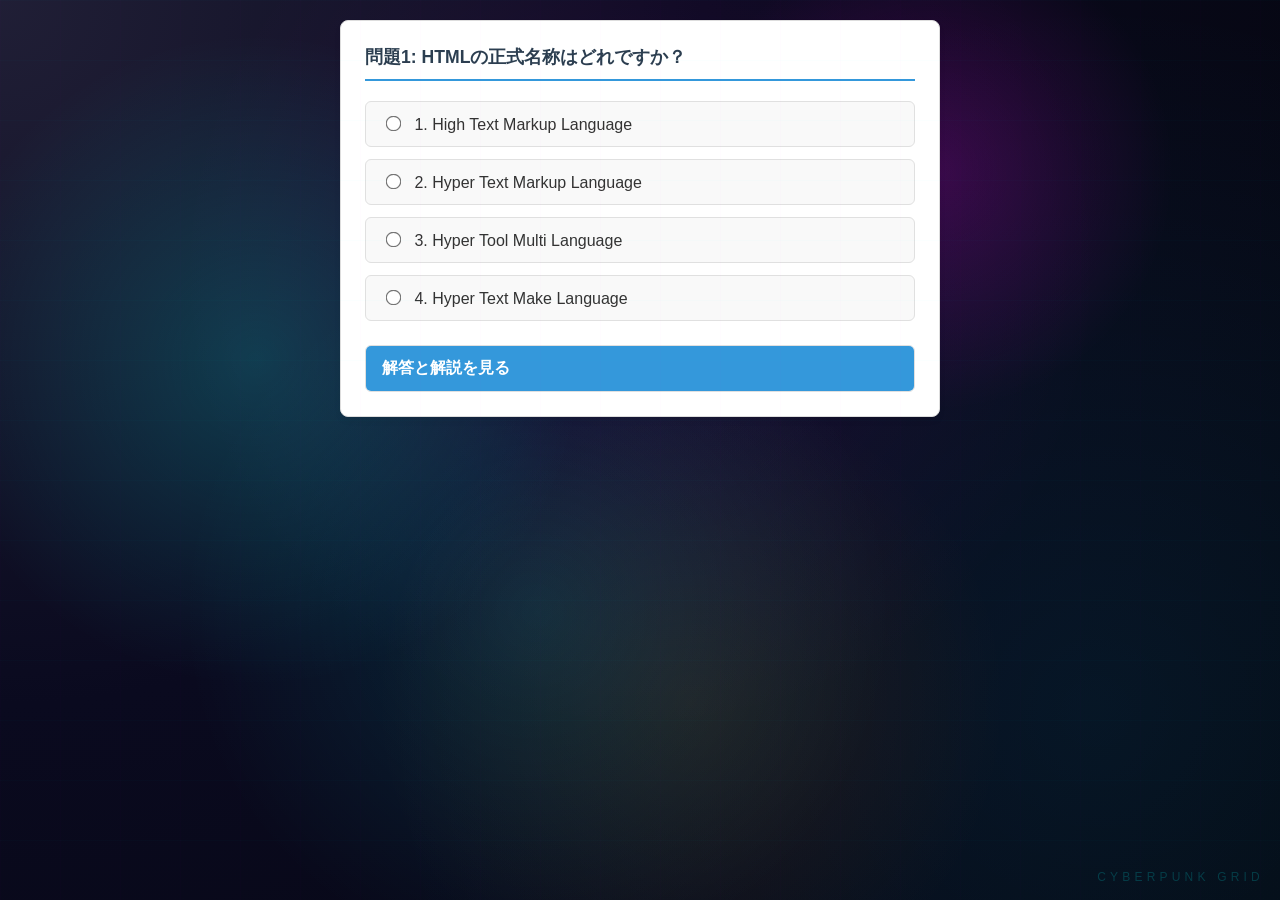
==== fe_proj/question00.html @ 1f13b0cd "背景の変更" ====
<!doctype html>
<html lang="ja">
    <head>
        <meta charset="UTF-8" />
        <title>HTML/CSS 4択問題</title>
        <link rel="stylesheet" href="Cyberpunk.css" />
        <link rel="stylesheet" href="style.css" />
    </head>
    <body>
        <div class="quiz-container">
            <h3 class="quiz-question">問題1: HTMLの正式名称はどれですか？</h3>

            <form class="quiz-options">
                <label>
                    <input type="radio" name="q1" value="1" /> 1. High Text
                    Markup Language
                </label>
                <label>
                    <input type="radio" name="q1" value="2" /> 2. Hyper Text
                    Markup Language
                </label>
                <label>
                    <input type="radio" name="q1" value="3" /> 3. Hyper Tool
                    Multi Language
                </label>
                <label>
                    <input type="radio" name="q1" value="4" /> 4. Hyper Text
                    Make Language
                </label>
            </form>

            <details class="quiz-answer">
                <summary>解答と解説を見る</summary>
                <div class="answer-content">
                    <p class="correct-answer">
                        <strong>正解：2. Hyper Text Markup Language</strong>
                    </p>
                    <p class="explanation">
                        <strong>解説：</strong><br />
                        HTMLは「Hyper Text Markup
                        Language（ハイパーテキスト・マークアップ・ランゲージ）」の略です。Webページの構造を作成するための言語として使用されます。
                    </p>
                </div>
            </details>
        </div>
    </body>
</html>
---- fe_proj/Cyberpunk.css ----
* {
    box-sizing: border-box;
}

body {
    margin: 0;
    min-height: 100vh;
    font-family: "Orbitron", "Segoe UI", "Meiryo", sans-serif;
    color: #e0f7ff;
    background-color: #05060f;
    background-image:
        radial-gradient(circle at 10% 20%, rgba(0, 255, 255, 0.18), transparent 12%),
        radial-gradient(circle at 85% 15%, rgba(255, 0, 255, 0.18), transparent 10%),
        radial-gradient(circle at 30% 80%, rgba(0, 255, 255, 0.12), transparent 14%),
        radial-gradient(circle at 70% 70%, rgba(255, 125, 0, 0.10), transparent 16%),
        radial-gradient(circle at 50% 20%, rgba(255, 0, 255, 0.08), transparent 24%),
        radial-gradient(circle at 80% 90%, rgba(0, 200, 255, 0.08), transparent 26%),
        radial-gradient(circle at top left, rgba(9, 7, 33, 0.9), #0a0a1f 45%, #05060f 100%);
    background-size: 200% 200%, 180% 180%, 220% 220%, 180% 180%, 200% 200%, 210% 210%, cover;
    background-position: 0% 0%, 100% 10%, 20% 90%, 90% 60%, 50% 10%, 75% 100%, 0% 0%;
    background-attachment: fixed;
    overflow-x: hidden;
    animation: neon-background 24s ease-in-out infinite;
}

body::before {
    content: "";
    position: fixed;
    inset: 0;
    background-image: linear-gradient(rgba(0, 255, 255, 0.05) 1px, transparent 1px), linear-gradient(90deg, rgba(255, 0, 255, 0.04) 1px, transparent 1px);
    background-size: 60px 60px;
    pointer-events: none;
    opacity: 0.35;
}

body::after {
    content: "CYBERPUNK GRID";
    position: fixed;
    bottom: 16px;
    right: 16px;
    font-size: 0.75rem;
    letter-spacing: 0.35em;
    color: rgba(0, 255, 255, 0.18);
    text-transform: uppercase;
    pointer-events: none;
    animation: neon-flicker 6s ease-in-out infinite;
}

.menu-container {
    position: relative;
    max-width: 680px;
    margin: 80px auto;
    padding: 32px 32px 28px;
    background: rgba(12, 14, 35, 0.96);
    border: 1px solid rgba(0, 255, 255, 0.18);
    border-radius: 20px;
    box-shadow: 0 0 40px rgba(0, 255, 255, 0.12);
    overflow: hidden;
    animation: card-glow 8s ease-in-out infinite alternate;
}

.menu-container::before,
.menu-container::after {
    content: "";
    position: absolute;
    inset: 0;
    pointer-events: none;
}

.menu-container::before {
    background: linear-gradient(120deg, rgba(0, 255, 255, 0.08), transparent 30%, transparent 70%, rgba(255, 0, 255, 0.08));
    mix-blend-mode: screen;
    animation: scanline-move 6s linear infinite;
}

.menu-container::after {
    background-image: linear-gradient(180deg, rgba(255, 0, 255, 0.06), transparent 25%, transparent 75%, rgba(0, 255, 255, 0.06));
    animation: pulse-glow 7s ease-in-out infinite;
}

.menu-container h1 {
    margin-top: 0;
    font-size: clamp(2rem, 3vw, 3rem);
    letter-spacing: 0.12em;
    text-transform: uppercase;
    color: #fcf7ff;
    text-shadow: 0 0 18px rgba(0, 255, 255, 0.5), 0 0 24px rgba(255, 0, 255, 0.2);
}

.menu-container p {
    margin: 0 0 28px;
    line-height: 1.7;
    color: #b3ecff;
    text-shadow: 0 0 8px rgba(0, 255, 255, 0.15);
}

.menu-container ul {
    list-style: none;
    padding: 0;
    margin: 0;
    display: grid;
    gap: 14px;
}

.menu-container li {
    margin: 0;
}

.menu-container a {
    display: block;
    padding: 18px 20px;
    border: 1px solid rgba(0, 255, 255, 0.3);
    border-radius: 14px;
    background: rgba(3, 8, 27, 0.75);
    color: #9dfcff;
    font-size: 1.05rem;
    text-decoration: none;
    transition: transform 0.2s ease, background-color 0.2s ease, box-shadow 0.2s ease;
    box-shadow: 0 0 18px rgba(0, 255, 255, 0.08);
}

.menu-container a:hover {
    transform: translateY(-2px);
    background: rgba(0, 255, 255, 0.12);
    border-color: rgba(255, 0, 255, 0.7);
    color: #ffffff;
    box-shadow: 0 0 28px rgba(255, 0, 255, 0.25), 0 0 18px rgba(0, 255, 255, 0.2);
}

.menu-container a::after {
    content: "→";
    float: right;
    opacity: 0.8;
}

@keyframes pulse {
    0%, 100% { opacity: 0.95; }
    50% { opacity: 1; }
}

@keyframes neon-flicker {
    0%, 18%, 22%, 25%, 53%, 57%, 100% { opacity: 0.18; }
    20%, 24%, 55% { opacity: 0.4; }
}

@keyframes card-glow {
    0% { box-shadow: 0 0 40px rgba(0, 255, 255, 0.12); border-color: rgba(0, 255, 255, 0.18); }
    100% { box-shadow: 0 0 60px rgba(255, 0, 255, 0.25); border-color: rgba(255, 0, 255, 0.28); }
}

@keyframes scanline-move {
    0% { transform: translateY(-100%); }
    100% { transform: translateY(100%); }
}

@keyframes pulse-glow {
    0%, 100% { opacity: 0.08; }
    50% { opacity: 0.18; }
}

@keyframes neon-background {
    0% {
        background-position: 0% 0%, 100% 10%, 20% 90%, 90% 60%, 50% 10%, 75% 100%, 0% 0%;
    }
    50% {
        background-position: 10% 15%, 90% 5%, 30% 80%, 80% 50%, 45% 18%, 70% 95%, 0% 0%;
    }
    100% {
        background-position: 0% 0%, 100% 10%, 20% 90%, 90% 60%, 50% 10%, 75% 100%, 0% 0%;
    }
}

.menu-container {
    animation: pulse 4s ease-in-out infinite;
}
---- fe_proj/style.css ----
/* 全体のフォント設定 */
body {
    font-family:
        "Helvetica Neue", Arial, "Hiragino Kaku Gothic ProN", "Hiragino Sans",
        Meiryo, sans-serif;
    color: #333;
    padding: 20px;
    background-color: #f4f7f6;
}

.menu-container {
    max-width: 600px;
    margin: 0 auto;
    background: #fff;
    padding: 24px;
    border-radius: 8px;
    box-shadow: 0 4px 6px rgba(0, 0, 0, 0.05);
}

.menu-container ul {
    list-style-type: none;
    padding: 0;
    margin: 0;
}

.menu-container li {
    margin-bottom: 10px;
}

.menu-container a {
    text-decoration: none;
    color: #3498db;
    font-size: 1.1rem;
}

.menu-container a:hover {
    text-decoration: underline;
}

/* 問題の枠組み */
.quiz-container {
    background-color: #ffffff;
    border: 1px solid #ddd;
    border-radius: 8px;
    padding: 24px;
    max-width: 600px;
    margin: 0 auto 24px auto;
    box-shadow: 0 4px 6px rgba(0, 0, 0, 0.05);
}

/* 問題文 */
.quiz-question {
    margin-top: 0;
    font-size: 1.1rem;
    color: #2c3e50;
    border-bottom: 2px solid #3498db;
    padding-bottom: 10px;
    margin-bottom: 20px;
}

/* 選択肢のレイアウト */
.quiz-options {
    display: flex;
    flex-direction: column;
    gap: 12px; /* 選択肢同士の隙間 */
    margin-bottom: 24px;
}

/* 選択肢のラベル（クリックしやすくする） */
.quiz-options label {
    display: block;
    padding: 12px 16px;
    background-color: #f9f9f9;
    border: 1px solid #e0e0e0;
    border-radius: 6px;
    cursor: pointer;
    transition: all 0.2s ease;
}

/* マウスを乗せた時の効果 */
.quiz-options label:hover {
    background-color: #eef5fa;
    border-color: #3498db;
}

/* ラジオボタン自体の余白調整 */
.quiz-options input[type="radio"] {
    margin-right: 10px;
    transform: scale(1.2); /* 少し大きくして押しやすく */
}

/* 解答・解説の開閉部分 */
.quiz-answer {
    background-color: #fcfcfc;
    border: 1px solid #e0e0e0;
    border-radius: 6px;
    overflow: hidden;
}

/* 「解答と解説を見る」のテキスト部分 */
.quiz-answer summary {
    padding: 12px 16px;
    font-weight: bold;
    color: #ffffff;
    background-color: #3498db;
    cursor: pointer;
    list-style: none; /* デフォルトの三角形を消す（一部ブラウザ用） */
}

/* デフォルトの三角形を消す（Safari等用） */
.quiz-answer summary::-webkit-details-marker {
    display: none;
}

/* 開いたときの解説の中身 */
.answer-content {
    padding: 16px;
    border-top: 1px solid #e0e0e0;
}

.correct-answer {
    color: #e74c3c;
    font-size: 1.1rem;
    margin-top: 0;
}

.explanation {
    margin-bottom: 0;
    line-height: 1.6;
}
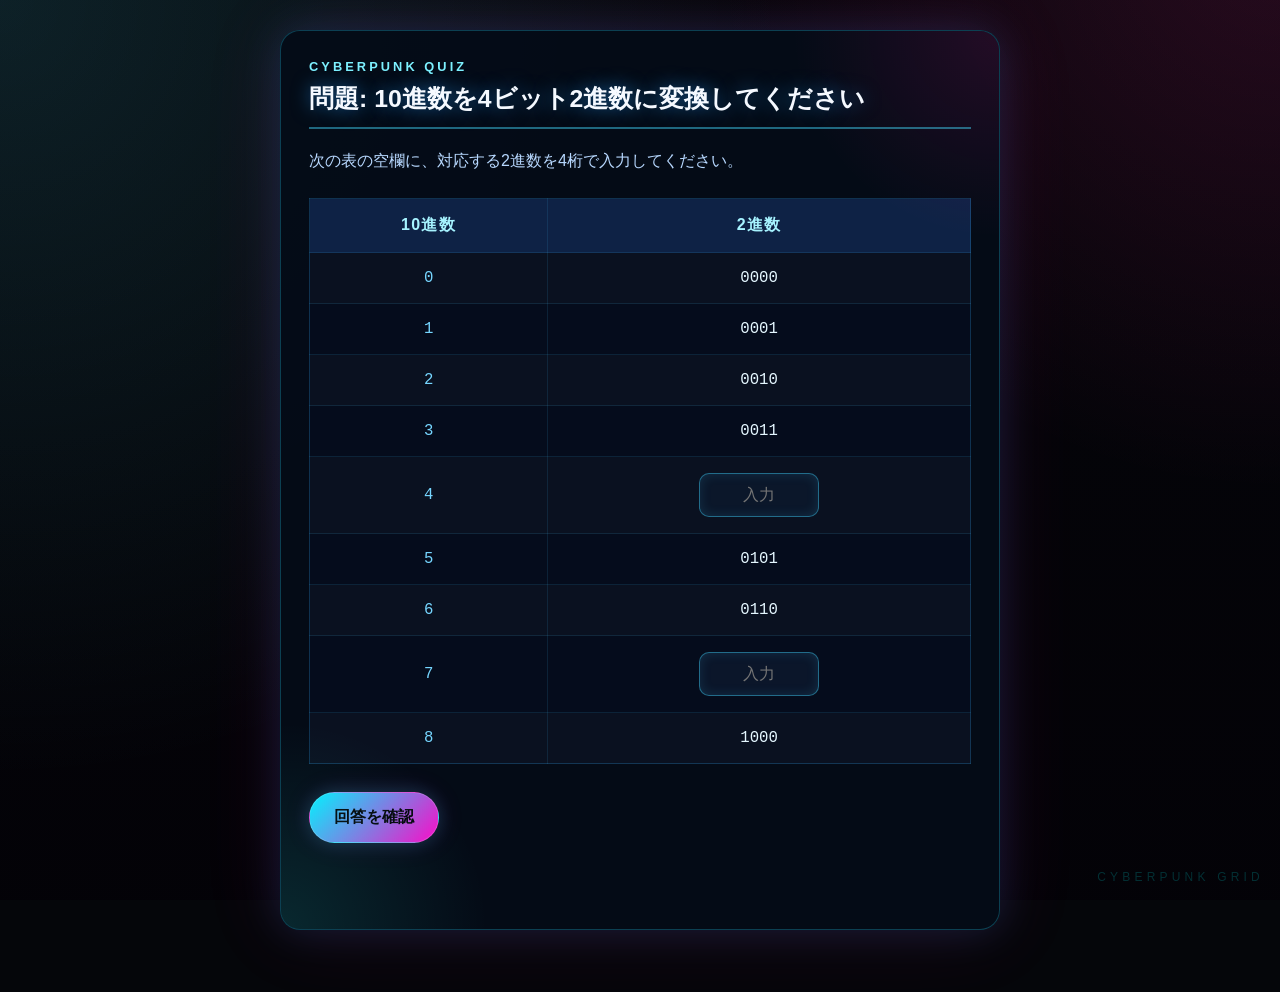
==== commit 007d9170: "背景の変更＋問題１" ====
--- a/fe_proj/question00.html
+++ b/fe_proj/question00.html
@@ -8,40 +8,102 @@
     </head>
     <body>
         <div class="quiz-container">
-            <h3 class="quiz-question">問題1: HTMLの正式名称はどれですか？</h3>
+            <div class="quiz-header">
+                <span class="quiz-label">CYBERPUNK QUIZ</span>
+                <h3 class="quiz-question">問題: 10進数を4ビット2進数に変換してください</h3>
+            </div>
 
-            <form class="quiz-options">
-                <label>
-                    <input type="radio" name="q1" value="1" /> 1. High Text
-                    Markup Language
-                </label>
-                <label>
-                    <input type="radio" name="q1" value="2" /> 2. Hyper Text
-                    Markup Language
-                </label>
-                <label>
-                    <input type="radio" name="q1" value="3" /> 3. Hyper Tool
-                    Multi Language
-                </label>
-                <label>
-                    <input type="radio" name="q1" value="4" /> 4. Hyper Text
-                    Make Language
-                </label>
-            </form>
+            <p class="quiz-description">次の表の空欄に、対応する2進数を4桁で入力してください。</p>
 
-            <details class="quiz-answer">
-                <summary>解答と解説を見る</summary>
-                <div class="answer-content">
-                    <p class="correct-answer">
-                        <strong>正解：2. Hyper Text Markup Language</strong>
-                    </p>
-                    <p class="explanation">
-                        <strong>解説：</strong><br />
-                        HTMLは「Hyper Text Markup
-                        Language（ハイパーテキスト・マークアップ・ランゲージ）」の略です。Webページの構造を作成するための言語として使用されます。
-                    </p>
-                </div>
-            </details>
+            <table class="binary-table">
+                <thead>
+                    <tr>
+                        <th>10進数</th>
+                        <th>2進数</th>
+                    </tr>
+                </thead>
+                <tbody>
+                    <tr>
+                        <td>0</td>
+                        <td>0000</td>
+                    </tr>
+                    <tr>
+                        <td>1</td>
+                        <td>0001</td>
+                    </tr>
+                    <tr>
+                        <td>2</td>
+                        <td>0010</td>
+                    </tr>
+                    <tr>
+                        <td>3</td>
+                        <td>0011</td>
+                    </tr>
+                    <tr>
+                        <td>4</td>
+                        <td><input id="input4" class="binary-input" type="text" maxlength="4" placeholder="入力" /></td>
+                    </tr>
+                    <tr>
+                        <td>5</td>
+                        <td>0101</td>
+                    </tr>
+                    <tr>
+                        <td>6</td>
+                        <td>0110</td>
+                    </tr>
+                    <tr>
+                        <td>7</td>
+                        <td><input id="input7" class="binary-input" type="text" maxlength="4" placeholder="入力" /></td>
+                    </tr>
+                    <tr>
+                        <td>8</td>
+                        <td>1000</td>
+                    </tr>
+                </tbody>
+            </table>
+
+            <button id="check-button" class="check-button" type="button">回答を確認</button>
+            <p id="result" class="result-message"></p>
         </div>
+
+        <script>
+            const checkButton = document.getElementById("check-button");
+            const input4 = document.getElementById("input4");
+            const input7 = document.getElementById("input7");
+            const result = document.getElementById("result");
+
+            function normalize(value) {
+                return value.trim().replace(/[^01]/g, "");
+            }
+
+            function validateBinary(value) {
+                return /^[01]{4}$/.test(value);
+            }
+
+            checkButton.addEventListener("click", () => {
+                const answer4 = normalize(input4.value);
+                const answer7 = normalize(input7.value);
+
+                if (!validateBinary(answer4) || !validateBinary(answer7)) {
+                    result.textContent = "4桁の2進数（0と1のみ）を入力してください。";
+                    result.style.color = "#e74c3c";
+                    return;
+                }
+
+                const isCorrect4 = answer4 === "0100";
+                const isCorrect7 = answer7 === "0111";
+
+                if (isCorrect4 && isCorrect7) {
+                    result.textContent = "正解です！4→0100、7→0111";
+                    result.style.color = "#27ae60";
+                } else {
+                    const wrong = [];
+                    if (!isCorrect4) wrong.push("4");
+                    if (!isCorrect7) wrong.push("7");
+                    result.textContent = `${wrong.join("、")} の答えが違います。もう一度確認してください。`;
+                    result.style.color = "#e74c3c";
+                }
+            });
+        </script>
     </body>
 </html>
--- a/fe_proj/style.css
+++ b/fe_proj/style.css
@@ -1,11 +1,28 @@
 /* 全体のフォント設定 */
 body {
-    font-family:
-        "Helvetica Neue", Arial, "Hiragino Kaku Gothic ProN", "Hiragino Sans",
-        Meiryo, sans-serif;
-    color: #333;
-    padding: 20px;
-    background-color: #f4f7f6;
+    font-family: "Segoe UI", "Helvetica Neue", Arial, "Hiragino Kaku Gothic ProN", "Hiragino Sans", Meiryo, sans-serif;
+    color: #e0f7ff;
+    padding: 30px;
+    background-color: #05060a;
+    background-image: radial-gradient(circle at top left, rgba(77, 231, 255, 0.12), transparent 25%),
+        radial-gradient(circle at top right, rgba(255, 43, 157, 0.14), transparent 20%),
+        linear-gradient(180deg, #08101f 0%, #05060a 40%, #030207 100%);
+    min-height: 100vh;
+}
+
+body::before {
+    content: "";
+    position: fixed;
+    inset: 0;
+    background-image: linear-gradient(rgba(255, 255, 255, 0.01) 1px, transparent 1px),
+        linear-gradient(90deg, rgba(255, 255, 255, 0.01) 1px, transparent 1px);
+    background-size: 40px 40px;
+    pointer-events: none;
+    opacity: 0.25;
+}
+
+::selection {
+    background: rgba(46, 204, 255, 0.35);
 }
 
 .menu-container {
@@ -39,23 +56,58 @@
 
 /* 問題の枠組み */
 .quiz-container {
-    background-color: #ffffff;
-    border: 1px solid #ddd;
-    border-radius: 8px;
-    padding: 24px;
-    max-width: 600px;
-    margin: 0 auto 24px auto;
-    box-shadow: 0 4px 6px rgba(0, 0, 0, 0.05);
-}
-
-/* 問題文 */
+    background: rgba(5, 12, 24, 0.95);
+    border: 1px solid rgba(38, 215, 255, 0.26);
+    border-radius: 20px;
+    padding: 28px;
+    max-width: 720px;
+    margin: 0 auto 32px auto;
+    box-shadow: 0 0 40px rgba(37, 157, 255, 0.16), 0 0 80px rgba(255, 35, 155, 0.12);
+    position: relative;
+    overflow: hidden;
+}
+
+.quiz-container::before {
+    content: "";
+    position: absolute;
+    inset: 0;
+    background: radial-gradient(circle at top right, rgba(255, 20, 147, 0.12), transparent 18%),
+        radial-gradient(circle at bottom left, rgba(42, 255, 229, 0.12), transparent 18%);
+    pointer-events: none;
+}
+
+.quiz-header {
+    display: flex;
+    flex-direction: column;
+    gap: 8px;
+    margin-bottom: 18px;
+    position: relative;
+    z-index: 1;
+}
+
+.quiz-label {
+    display: inline-block;
+    letter-spacing: 0.24em;
+    color: #7df1ff;
+    text-transform: uppercase;
+    font-size: 0.8rem;
+    font-weight: 700;
+}
+
 .quiz-question {
-    margin-top: 0;
-    font-size: 1.1rem;
-    color: #2c3e50;
-    border-bottom: 2px solid #3498db;
-    padding-bottom: 10px;
-    margin-bottom: 20px;
+    margin: 0;
+    font-size: 1.55rem;
+    color: #f5f9ff;
+    text-shadow: 0 0 18px rgba(37, 157, 255, 0.55);
+    border-bottom: 2px solid rgba(67, 220, 255, 0.45);
+    padding-bottom: 12px;
+}
+
+.quiz-description {
+    color: #b7d8ff;
+    line-height: 1.7;
+    margin-bottom: 24px;
+    text-shadow: 0 0 6px rgba(255, 255, 255, 0.08);
 }
 
 /* 選択肢のレイアウト */
@@ -128,3 +180,92 @@
     margin-bottom: 0;
     line-height: 1.6;
 }
+
+.binary-table {
+    width: 100%;
+    border-collapse: collapse;
+    margin-bottom: 28px;
+    background: rgba(6, 14, 30, 0.78);
+    box-shadow: inset 0 0 0 1px rgba(35, 155, 255, 0.12);
+}
+
+.binary-table th,
+.binary-table td {
+    border: 1px solid rgba(68, 192, 255, 0.12);
+    padding: 16px 14px;
+    text-align: center;
+    color: #e5f7ff;
+}
+
+.binary-table th {
+    background: rgba(56, 135, 255, 0.18);
+    color: #a6f3ff;
+    font-weight: 700;
+    letter-spacing: 0.08em;
+}
+
+.binary-table tbody tr {
+    transition: background 0.22s ease;
+}
+
+.binary-table tbody tr:hover {
+    background: rgba(42, 192, 255, 0.08);
+}
+
+.binary-table tbody tr:nth-child(odd) {
+    background: rgba(255, 255, 255, 0.02);
+}
+
+.binary-table td {
+    font-family: "Roboto Mono", "Courier New", monospace;
+    font-size: 0.98rem;
+}
+
+.binary-table td:first-child {
+    color: #76d6ff;
+}
+
+.binary-input {
+    width: 100%;
+    max-width: 120px;
+    padding: 12px 14px;
+    border: 1px solid rgba(63, 213, 255, 0.45);
+    border-radius: 10px;
+    text-align: center;
+    font-size: 1rem;
+    background: rgba(13, 24, 44, 0.92);
+    color: #d4f7ff;
+    box-shadow: inset 0 0 12px rgba(69, 207, 255, 0.14);
+}
+
+.binary-input:focus {
+    outline: none;
+    border-color: #8bf1ff;
+    box-shadow: 0 0 18px rgba(51, 235, 255, 0.28);
+    background: rgba(10, 18, 34, 1);
+}
+
+.check-button {
+    padding: 14px 24px;
+    background: linear-gradient(135deg, #00f2ff 0%, #ff07c7 100%);
+    border: 1px solid rgba(255, 255, 255, 0.18);
+    border-radius: 999px;
+    color: #05060a;
+    font-size: 1rem;
+    font-weight: 700;
+    cursor: pointer;
+    transition: transform 0.2s ease, box-shadow 0.2s ease;
+    box-shadow: 0 0 18px rgba(0, 242, 255, 0.18), 0 0 28px rgba(255, 7, 199, 0.14);
+}
+
+.check-button:hover {
+    transform: translateY(-2px);
+    box-shadow: 0 0 22px rgba(0, 242, 255, 0.28), 0 0 34px rgba(255, 7, 199, 0.2);
+}
+
+.result-message {
+    margin-top: 18px;
+    min-height: 24px;
+    font-weight: 700;
+    letter-spacing: 0.02em;
+}
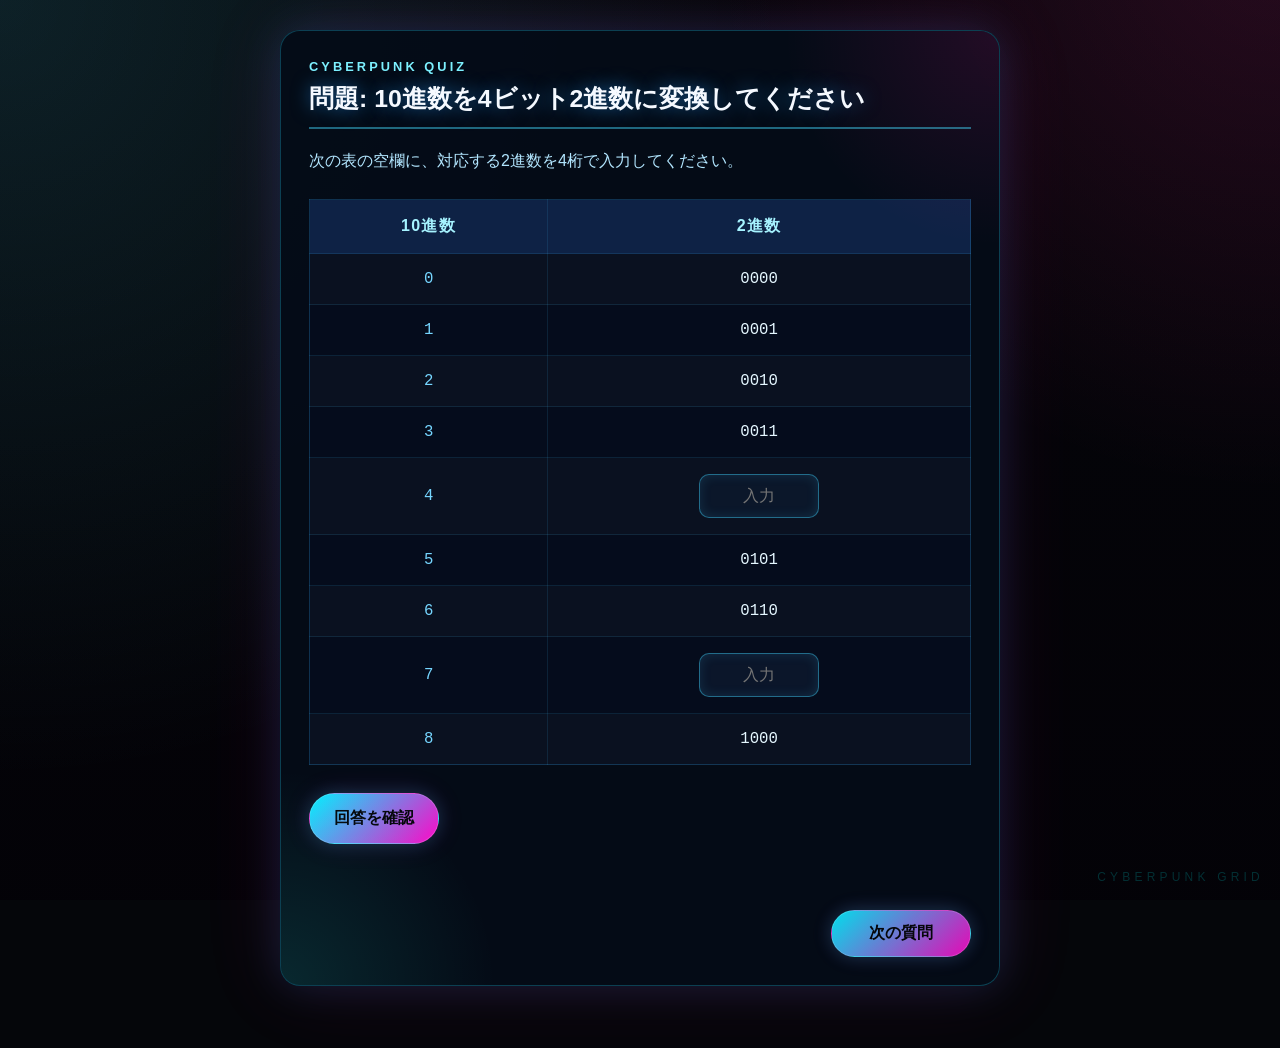
==== commit d04ba70e: "完成まであと少し" ====
--- a/fe_proj/question00.html
+++ b/fe_proj/question00.html
@@ -1,109 +1,116 @@
 <!doctype html>
 <html lang="ja">
-    <head>
-        <meta charset="UTF-8" />
-        <title>HTML/CSS 4択問題</title>
-        <link rel="stylesheet" href="Cyberpunk.css" />
-        <link rel="stylesheet" href="style.css" />
-    </head>
-    <body>
-        <div class="quiz-container">
-            <div class="quiz-header">
-                <span class="quiz-label">CYBERPUNK QUIZ</span>
-                <h3 class="quiz-question">問題: 10進数を4ビット2進数に変換してください</h3>
-            </div>
 
-            <p class="quiz-description">次の表の空欄に、対応する2進数を4桁で入力してください。</p>
+<head>
+    <meta charset="UTF-8" />
+    <title>HTML/CSS 4択問題</title>
+    <link rel="stylesheet" href="Cyberpunk.css" />
+    <link rel="stylesheet" href="style.css" />
+</head>
 
-            <table class="binary-table">
-                <thead>
-                    <tr>
-                        <th>10進数</th>
-                        <th>2進数</th>
-                    </tr>
-                </thead>
-                <tbody>
-                    <tr>
-                        <td>0</td>
-                        <td>0000</td>
-                    </tr>
-                    <tr>
-                        <td>1</td>
-                        <td>0001</td>
-                    </tr>
-                    <tr>
-                        <td>2</td>
-                        <td>0010</td>
-                    </tr>
-                    <tr>
-                        <td>3</td>
-                        <td>0011</td>
-                    </tr>
-                    <tr>
-                        <td>4</td>
-                        <td><input id="input4" class="binary-input" type="text" maxlength="4" placeholder="入力" /></td>
-                    </tr>
-                    <tr>
-                        <td>5</td>
-                        <td>0101</td>
-                    </tr>
-                    <tr>
-                        <td>6</td>
-                        <td>0110</td>
-                    </tr>
-                    <tr>
-                        <td>7</td>
-                        <td><input id="input7" class="binary-input" type="text" maxlength="4" placeholder="入力" /></td>
-                    </tr>
-                    <tr>
-                        <td>8</td>
-                        <td>1000</td>
-                    </tr>
-                </tbody>
-            </table>
-
-            <button id="check-button" class="check-button" type="button">回答を確認</button>
-            <p id="result" class="result-message"></p>
+<body>
+    <div class="quiz-container">
+        <div class="quiz-header">
+            <span class="quiz-label">CYBERPUNK QUIZ</span>
+            <h3 class="quiz-question">問題: 10進数を4ビット2進数に変換してください</h3>
         </div>
 
-        <script>
-            const checkButton = document.getElementById("check-button");
-            const input4 = document.getElementById("input4");
-            const input7 = document.getElementById("input7");
-            const result = document.getElementById("result");
+        <p class="quiz-description">次の表の空欄に、対応する2進数を4桁で入力してください。</p>
 
-            function normalize(value) {
-                return value.trim().replace(/[^01]/g, "");
+        <table class="binary-table">
+            <thead>
+                <tr>
+                    <th>10進数</th>
+                    <th>2進数</th>
+                </tr>
+            </thead>
+            <tbody>
+                <tr>
+                    <td>0</td>
+                    <td>0000</td>
+                </tr>
+                <tr>
+                    <td>1</td>
+                    <td>0001</td>
+                </tr>
+                <tr>
+                    <td>2</td>
+                    <td>0010</td>
+                </tr>
+                <tr>
+                    <td>3</td>
+                    <td>0011</td>
+                </tr>
+                <tr>
+                    <td>4</td>
+                    <td><input id="input4" class="binary-input" type="text" maxlength="4" placeholder="入力" /></td>
+                </tr>
+                <tr>
+                    <td>5</td>
+                    <td>0101</td>
+                </tr>
+                <tr>
+                    <td>6</td>
+                    <td>0110</td>
+                </tr>
+                <tr>
+                    <td>7</td>
+                    <td><input id="input7" class="binary-input" type="text" maxlength="4" placeholder="入力" /></td>
+                </tr>
+                <tr>
+                    <td>8</td>
+                    <td>1000</td>
+                </tr>
+            </tbody>
+        </table>
+
+        <button id="check-button" class="check-button" type="button">回答を確認</button>
+        <p id="result" class="result-message"></p>
+
+        <div class="nav-buttons">
+            <a class="nav-button nav-button-next" href="question01.html">次の質問</a>
+        </div>
+    </div>
+
+    <script>
+        const checkButton = document.getElementById("check-button");
+        const input4 = document.getElementById("input4");
+        const input7 = document.getElementById("input7");
+        const result = document.getElementById("result");
+
+        function normalize(value) {
+            return value.trim().replace(/[^01]/g, "");
+        }
+
+        function validateBinary(value) {
+            return /^[01]{4}$/.test(value);
+        }
+
+        checkButton.addEventListener("click", () => {
+            const answer4 = normalize(input4.value);
+            const answer7 = normalize(input7.value);
+
+            if (!validateBinary(answer4) || !validateBinary(answer7)) {
+                result.textContent = "4桁の2進数（0と1のみ）を入力してください。";
+                result.style.color = "#e74c3c";
+                return;
             }
 
-            function validateBinary(value) {
-                return /^[01]{4}$/.test(value);
+            const isCorrect4 = answer4 === "0100";
+            const isCorrect7 = answer7 === "0111";
+
+            if (isCorrect4 && isCorrect7) {
+                result.textContent = "正解です！4→0100、7→0111";
+                result.style.color = "#27ae60";
+            } else {
+                const wrong = [];
+                if (!isCorrect4) wrong.push("4");
+                if (!isCorrect7) wrong.push("7");
+                result.textContent = `${wrong.join("、")} の答えが違います。もう一度確認してください。`;
+                result.style.color = "#e74c3c";
             }
+        });
+    </script>
+</body>
 
-            checkButton.addEventListener("click", () => {
-                const answer4 = normalize(input4.value);
-                const answer7 = normalize(input7.value);
-
-                if (!validateBinary(answer4) || !validateBinary(answer7)) {
-                    result.textContent = "4桁の2進数（0と1のみ）を入力してください。";
-                    result.style.color = "#e74c3c";
-                    return;
-                }
-
-                const isCorrect4 = answer4 === "0100";
-                const isCorrect7 = answer7 === "0111";
-
-                if (isCorrect4 && isCorrect7) {
-                    result.textContent = "正解です！4→0100、7→0111";
-                    result.style.color = "#27ae60";
-                } else {
-                    const wrong = [];
-                    if (!isCorrect4) wrong.push("4");
-                    if (!isCorrect7) wrong.push("7");
-                    result.textContent = `${wrong.join("、")} の答えが違います。もう一度確認してください。`;
-                    result.style.color = "#e74c3c";
-                }
-            });
-        </script>
-    </body>
-</html>
+</html>
--- a/fe_proj/style.css
+++ b/fe_proj/style.css
@@ -114,49 +114,94 @@
 .quiz-options {
     display: flex;
     flex-direction: column;
-    gap: 12px; /* 選択肢同士の隙間 */
-    margin-bottom: 24px;
+    gap: 14px;
+    margin-bottom: 28px;
 }
 
 /* 選択肢のラベル（クリックしやすくする） */
 .quiz-options label {
-    display: block;
-    padding: 12px 16px;
-    background-color: #f9f9f9;
-    border: 1px solid #e0e0e0;
-    border-radius: 6px;
+    display: flex;
+    align-items: center;
+    gap: 14px;
+    padding: 16px 18px;
+    background: rgba(9, 19, 36, 0.95);
+    border: 1px solid rgba(82, 231, 255, 0.18);
+    border-radius: 16px;
+    color: #d4f7ff;
     cursor: pointer;
-    transition: all 0.2s ease;
+    transition: transform 0.18s ease, border-color 0.18s ease, box-shadow 0.18s ease, background 0.18s ease;
+    box-shadow: inset 0 0 0 1px rgba(57, 172, 255, 0.08);
 }
 
 /* マウスを乗せた時の効果 */
 .quiz-options label:hover {
-    background-color: #eef5fa;
-    border-color: #3498db;
+    background: rgba(12, 26, 50, 0.98);
+    border-color: rgba(0, 242, 255, 0.38);
+    transform: translateY(-1px);
+    box-shadow: 0 0 20px rgba(0, 242, 255, 0.16), inset 0 0 0 1px rgba(0, 242, 255, 0.08);
 }
 
 /* ラジオボタン自体の余白調整 */
 .quiz-options input[type="radio"] {
-    margin-right: 10px;
-    transform: scale(1.2); /* 少し大きくして押しやすく */
+    margin: 0;
+    accent-color: #00f7ff;
+    width: 1.25rem;
+    height: 1.25rem;
+}
+
+.option-text {
+    display: block;
+    font-size: 1rem;
+    letter-spacing: 0.02em;
 }
 
 /* 解答・解説の開閉部分 */
 .quiz-answer {
-    background-color: #fcfcfc;
-    border: 1px solid #e0e0e0;
-    border-radius: 6px;
+    background: rgba(11, 23, 42, 0.95);
+    border: 1px solid rgba(70, 200, 255, 0.2);
+    border-radius: 18px;
     overflow: hidden;
+    box-shadow: 0 0 18px rgba(37, 157, 255, 0.1);
 }
 
 /* 「解答と解説を見る」のテキスト部分 */
 .quiz-answer summary {
-    padding: 12px 16px;
+    padding: 14px 18px;
     font-weight: bold;
-    color: #ffffff;
-    background-color: #3498db;
+    color: #b7f5ff;
+    background: rgba(15, 38, 62, 0.95);
     cursor: pointer;
     list-style: none; /* デフォルトの三角形を消す（一部ブラウザ用） */
+    border-bottom: 1px solid rgba(70, 200, 255, 0.16);
+}
+
+/* デフォルトの三角形を消す（Safari等用） */
+.quiz-answer summary::-webkit-details-marker {
+    display: none;
+}
+
+/* 開いたときの解説の中身 */
+.answer-content {
+    padding: 18px;
+    border-top: 1px solid rgba(70, 200, 255, 0.12);
+    color: #d8f5ff;
+}
+
+.correct-answer {
+    color: #7feeff;
+    font-size: 1.08rem;
+    margin-top: 0;
+}
+
+.explanation {
+    margin-bottom: 0;
+    line-height: 1.75;
+}
+
+.quiz-description {
+    color: #b2e6ff;
+    line-height: 1.75;
+    margin-bottom: 24px;
 }
 
 /* デフォルトの三角形を消す（Safari等用） */
@@ -269,3 +314,40 @@
     font-weight: 700;
     letter-spacing: 0.02em;
 }
+
+.nav-buttons {
+    display: flex;
+    flex-wrap: wrap;
+    gap: 12px;
+    justify-content: flex-end;
+    margin-top: 24px;
+}
+
+.nav-button {
+    display: inline-flex;
+    align-items: center;
+    justify-content: center;
+    padding: 12px 20px;
+    min-width: 140px;
+    color: #ffffff;
+    text-decoration: none;
+    font-weight: 700;
+    border-radius: 999px;
+    border: 1px solid rgba(255, 255, 255, 0.16);
+    transition: transform 0.2s ease, background-color 0.2s ease, box-shadow 0.2s ease;
+}
+
+.nav-button:hover {
+    transform: translateY(-1px);
+}
+
+.nav-button-prev {
+    background: rgba(11, 23, 42, 0.95);
+    box-shadow: inset 0 0 0 1px rgba(0, 255, 240, 0.08);
+}
+
+.nav-button-next {
+    background: linear-gradient(135deg, rgba(0, 242, 255, 0.92) 0%, rgba(255, 7, 199, 0.9) 100%);
+    color: #05060a;
+    box-shadow: 0 0 18px rgba(0, 242, 255, 0.18), 0 0 22px rgba(255, 7, 199, 0.12);
+}
